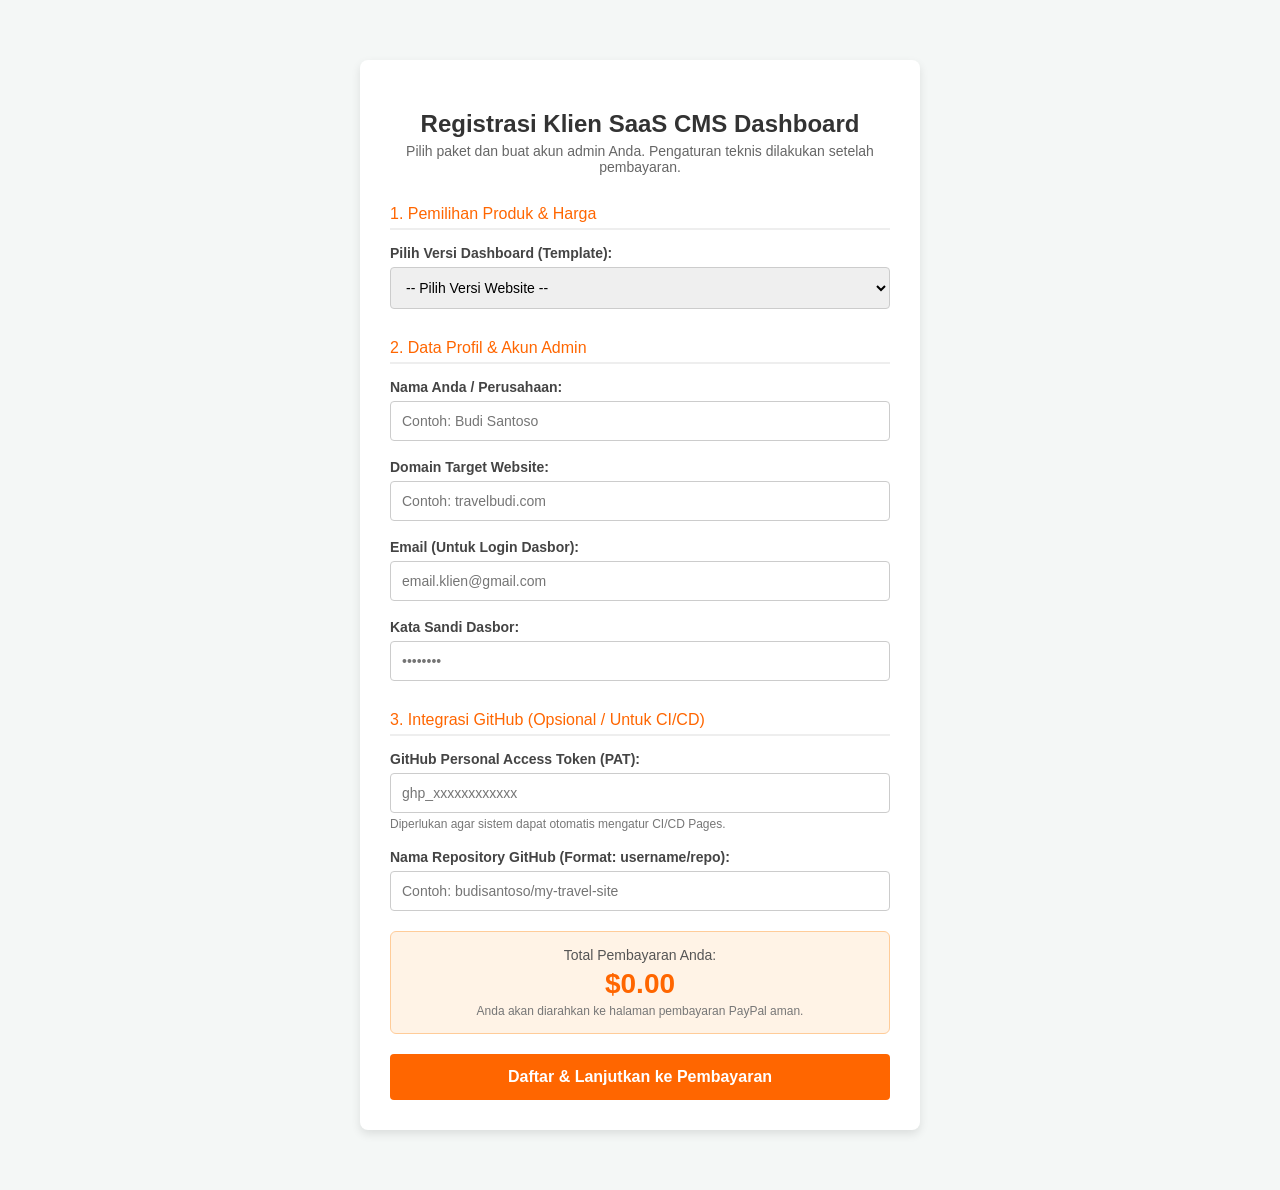
==== index.html @ c877bd60 "Update index.html" ====
<!DOCTYPE html>
<html lang="id">
<head>
    <meta charset="UTF-8">
    <meta name="viewport" content="width=device-width, initial-scale=1.0">
    <title>Pendaftaran & Checkout - SaaS CMS Dashboard</title>
    <style>
        body { font-family: Arial, sans-serif; background-color: #f4f7f6; margin: 0; padding: 20px; }
        .container { max-width: 500px; background: white; padding: 30px; border-radius: 8px; box-shadow: 0 4px 10px rgba(0,0,0,0.1); margin: 40px auto; }
        h2 { color: #333; text-align: center; margin-bottom: 5px; }
        .subtitle { text-align: center; color: #666; margin-bottom: 25px; font-size: 14px; }
        .form-group { margin-bottom: 18px; }
        label { display: block; margin-bottom: 6px; font-weight: bold; color: #444; font-size: 14px; }
        input, select { width: 100%; padding: 11px; border: 1px solid #ccc; border-radius: 4px; box-sizing: border-box; font-size: 14px; }
        input:focus, select:focus { border-color: #ff6600; outline: none; box-shadow: 0 0 5px rgba(255, 102, 0, 0.3); }
        .section-title { font-size: 16px; color: #ff6600; border-bottom: 2px solid #eee; padding-bottom: 5px; margin-top: 30px; margin-bottom: 15px; }
        button { width: 100%; background: #ff6600; color: white; border: none; padding: 14px; font-size: 16px; border-radius: 4px; cursor: pointer; font-weight: bold; transition: background 0.2s; margin-top: 20px;}
        button:hover { background: #e55b00; }
        button:disabled { background: #cccccc; cursor: not-allowed; }
        .billing-box { background: #fff3e6; border: 1px solid #ffcc99; padding: 15px; border-radius: 6px; margin-top: 20px; text-align: center; }
        .billing-title { font-size: 14px; color: #555; margin-bottom: 5px; }
        .billing-price { font-size: 28px; font-weight: bold; color: #ff6600; }
        .note { font-size: 12px; color: #777; margin-top: 4px; display: block; }
    </style>
</head>
<body>

<div class="container">
    <h2>Registrasi Klien SaaS CMS Dashboard</h2>
    <div class="subtitle">Pilih paket dan buat akun admin Anda. Pengaturan teknis dilakukan setelah pembayaran.</div>
    
    <form id="registerForm">
        <div class="section-title">1. Pemilihan Produk & Harga</div>
        <div class="form-group">
            <label for="dashboardVersion">Pilih Versi Dashboard (Template):</label>
            <select id="dashboardVersion" onchange="updatePrice()" required>
                <option value="" disabled selected>-- Pilih Versi Website --</option>
                <option value="v1_blog" data-price="35.00">v1_blog (Blog Standar) - $35.00</option>
                <option value="v2_travel" data-price="99.00">v2_travel (Travel & Affiliate) - $99.00</option>
                <option value="v3_ecommerce" data-price="129.00">v3_ecommerce (Toko Online) - $129.00</option>
            </select>
        </div>

        <div class="section-title">2. Data Profil & Akun Admin</div>
        <div class="form-group">
            <label>Nama Anda / Perusahaan:</label>
            <input type="text" id="name" required placeholder="Contoh: Budi Santoso">
        </div>
        <div class="form-group">
            <label>Domain Target Website:</label>
            <input type="text" id="domain" placeholder="Contoh: travelbudi.com" required>
        </div>
        <div class="form-group">
            <label for="clientEmail">Email (Untuk Login Dasbor):</label>
            <input type="email" id="clientEmail" placeholder="email.klien@gmail.com" required>
        </div>
        <div class="form-group">
            <label for="clientPassword">Kata Sandi Dasbor:</label>
            <input type="password" id="clientPassword" placeholder="••••••••" required>
        </div>

        <div class="section-title">3. Integrasi GitHub (Opsional / Untuk CI/CD)</div>
        <div class="form-group">
            <label>GitHub Personal Access Token (PAT):</label>
            <input type="password" id="githubToken" placeholder="ghp_xxxxxxxxxxxx">
            <span class="note">Diperlukan agar sistem dapat otomatis mengatur CI/CD Pages.</span>
        </div>
        <div class="form-group">
            <label>Nama Repository GitHub (Format: username/repo):</label>
            <input type="text" id="githubRepo" placeholder="Contoh: budisantoso/my-travel-site">
        </div>

        <div class="billing-box">
            <div class="billing-title">Total Pembayaran Anda:</div>
            <div class="billing-price" id="totalPriceDisplay">$0.00</div>
            <div class="note mt-2">Anda akan diarahkan ke halaman pembayaran PayPal aman.</div>
        </div>
        
        <button type="submit" id="submitBtn">Daftar & Lanjutkan ke Pembayaran</button>
    </form>
</div>

<script>
function updatePrice() {
    const select = document.getElementById("dashboardVersion");
    if(select.selectedIndex === 0) return; 
    const price = parseFloat(select.options[select.selectedIndex].getAttribute("data-price") || "0");
    document.getElementById("totalPriceDisplay").innerText = "$" + price.toFixed(2);
}

document.getElementById('registerForm').addEventListener('submit', async function(event) {
    event.preventDefault();
    const submitBtn = document.getElementById('submitBtn');
    const originalBtnText = submitBtn.innerText;
    
    const selectVersion = document.getElementById("dashboardVersion");
    const dashboardVersion = selectVersion.value;
    const priceAmount = parseFloat(selectVersion.options[selectVersion.selectedIndex].getAttribute("data-price") || "0").toFixed(2);

    submitBtn.innerHTML = '⏳ Menyiapkan Checkout PayPal...';
    submitBtn.disabled = true;

    // Simpan data dasar termasuk token GitHub ke LocalStorage untuk digunakan di onboarding
    const clientBasicData = {
        product_version: dashboardVersion,
        amount: priceAmount,
        name: document.getElementById("name").value.trim(),
        email: document.getElementById("clientEmail").value.trim(),
        password: document.getElementById("clientPassword").value.trim(),
        domain: document.getElementById("domain").value.trim(),
        secrets: {
            GITHUB_TOKEN: document.getElementById("githubToken").value.trim(),
            GITHUB_REPO: document.getElementById("githubRepo").value.trim()
        }
    };
    localStorage.setItem('travego_setup_data', JSON.stringify(clientBasicData));

    try {
        const response = await fetch("https://dashboard-admin-pusat.accessed.workers.dev/api/create-checkout", {
            method: "POST",
            headers: { "Content-Type": "application/json" },
            body: JSON.stringify(clientBasicData)
        });

        const result = await response.json();

        if (response.ok && result.success && result.checkout_url) {
            window.location.href = result.checkout_url;
        } else {
            alert("❌ Gagal memproses tagihan PayPal:\n" + (result.error || "Terjadi kesalahan."));
            submitBtn.innerText = originalBtnText;
            submitBtn.disabled = false;
        }
    } catch (err) {
        alert("⚠️ Gagal terhubung ke server pusat. Silakan coba lagi.");
        submitBtn.innerText = originalBtnText;
        submitBtn.disabled = false;
    }
});
</script>
</body>
</html>
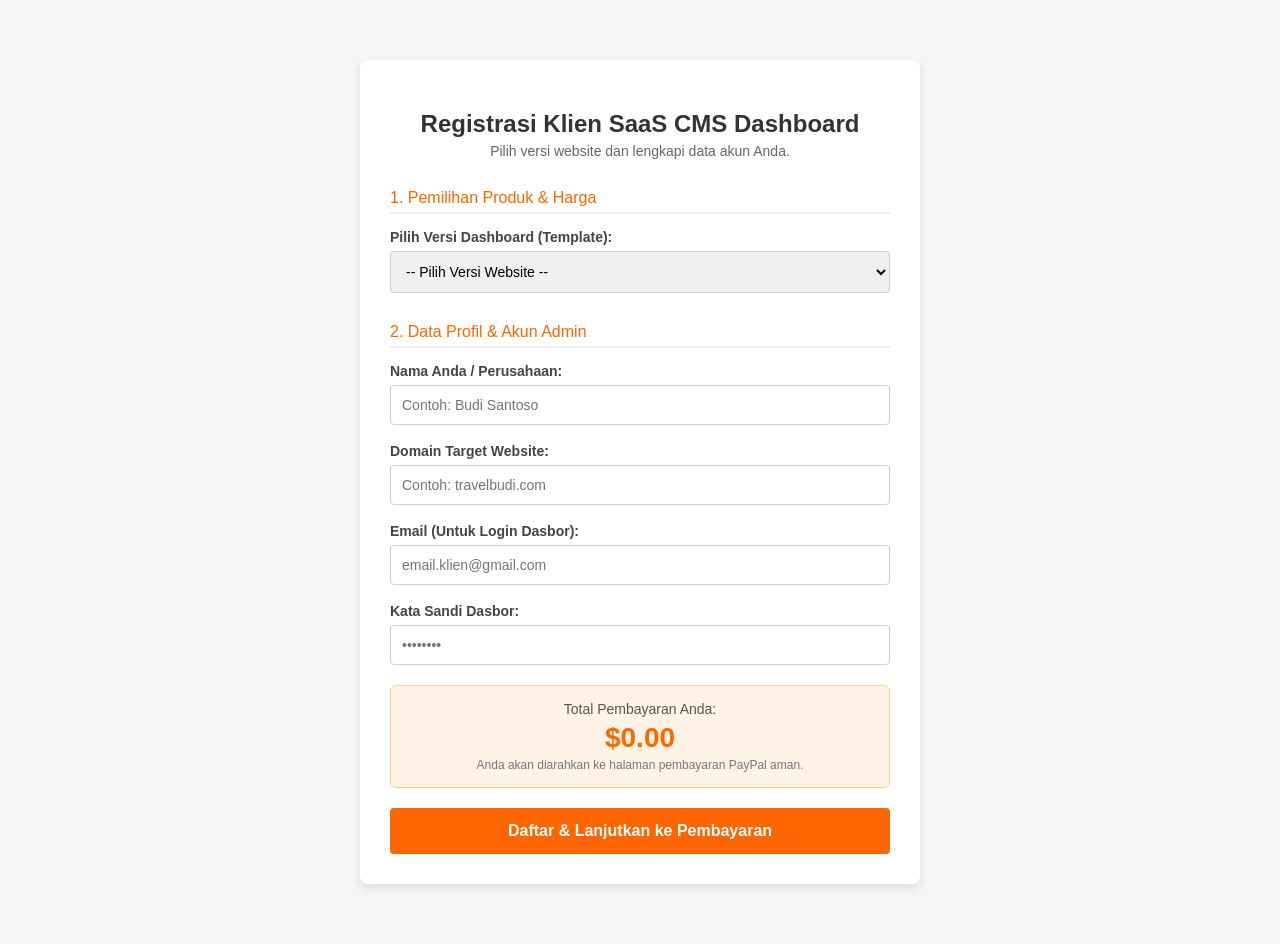
==== commit 4578ed37: "Update index.html" ====
--- a/index.html
+++ b/index.html
@@ -27,7 +27,7 @@
 
 <div class="container">
     <h2>Registrasi Klien SaaS CMS Dashboard</h2>
-    <div class="subtitle">Pilih paket dan buat akun admin Anda. Pengaturan teknis dilakukan setelah pembayaran.</div>
+    <div class="subtitle">Pilih versi website dan lengkapi data akun Anda.</div>
     
     <form id="registerForm">
         <div class="section-title">1. Pemilihan Produk & Harga</div>
@@ -57,17 +57,6 @@
         <div class="form-group">
             <label for="clientPassword">Kata Sandi Dasbor:</label>
             <input type="password" id="clientPassword" placeholder="••••••••" required>
-        </div>
-
-        <div class="section-title">3. Integrasi GitHub (Opsional / Untuk CI/CD)</div>
-        <div class="form-group">
-            <label>GitHub Personal Access Token (PAT):</label>
-            <input type="password" id="githubToken" placeholder="ghp_xxxxxxxxxxxx">
-            <span class="note">Diperlukan agar sistem dapat otomatis mengatur CI/CD Pages.</span>
-        </div>
-        <div class="form-group">
-            <label>Nama Repository GitHub (Format: username/repo):</label>
-            <input type="text" id="githubRepo" placeholder="Contoh: budisantoso/my-travel-site">
         </div>
 
         <div class="billing-box">
@@ -100,18 +89,13 @@
     submitBtn.innerHTML = '⏳ Menyiapkan Checkout PayPal...';
     submitBtn.disabled = true;
 
-    // Simpan data dasar termasuk token GitHub ke LocalStorage untuk digunakan di onboarding
     const clientBasicData = {
         product_version: dashboardVersion,
         amount: priceAmount,
         name: document.getElementById("name").value.trim(),
         email: document.getElementById("clientEmail").value.trim(),
         password: document.getElementById("clientPassword").value.trim(),
-        domain: document.getElementById("domain").value.trim(),
-        secrets: {
-            GITHUB_TOKEN: document.getElementById("githubToken").value.trim(),
-            GITHUB_REPO: document.getElementById("githubRepo").value.trim()
-        }
+        domain: document.getElementById("domain").value.trim()
     };
     localStorage.setItem('travego_setup_data', JSON.stringify(clientBasicData));
 
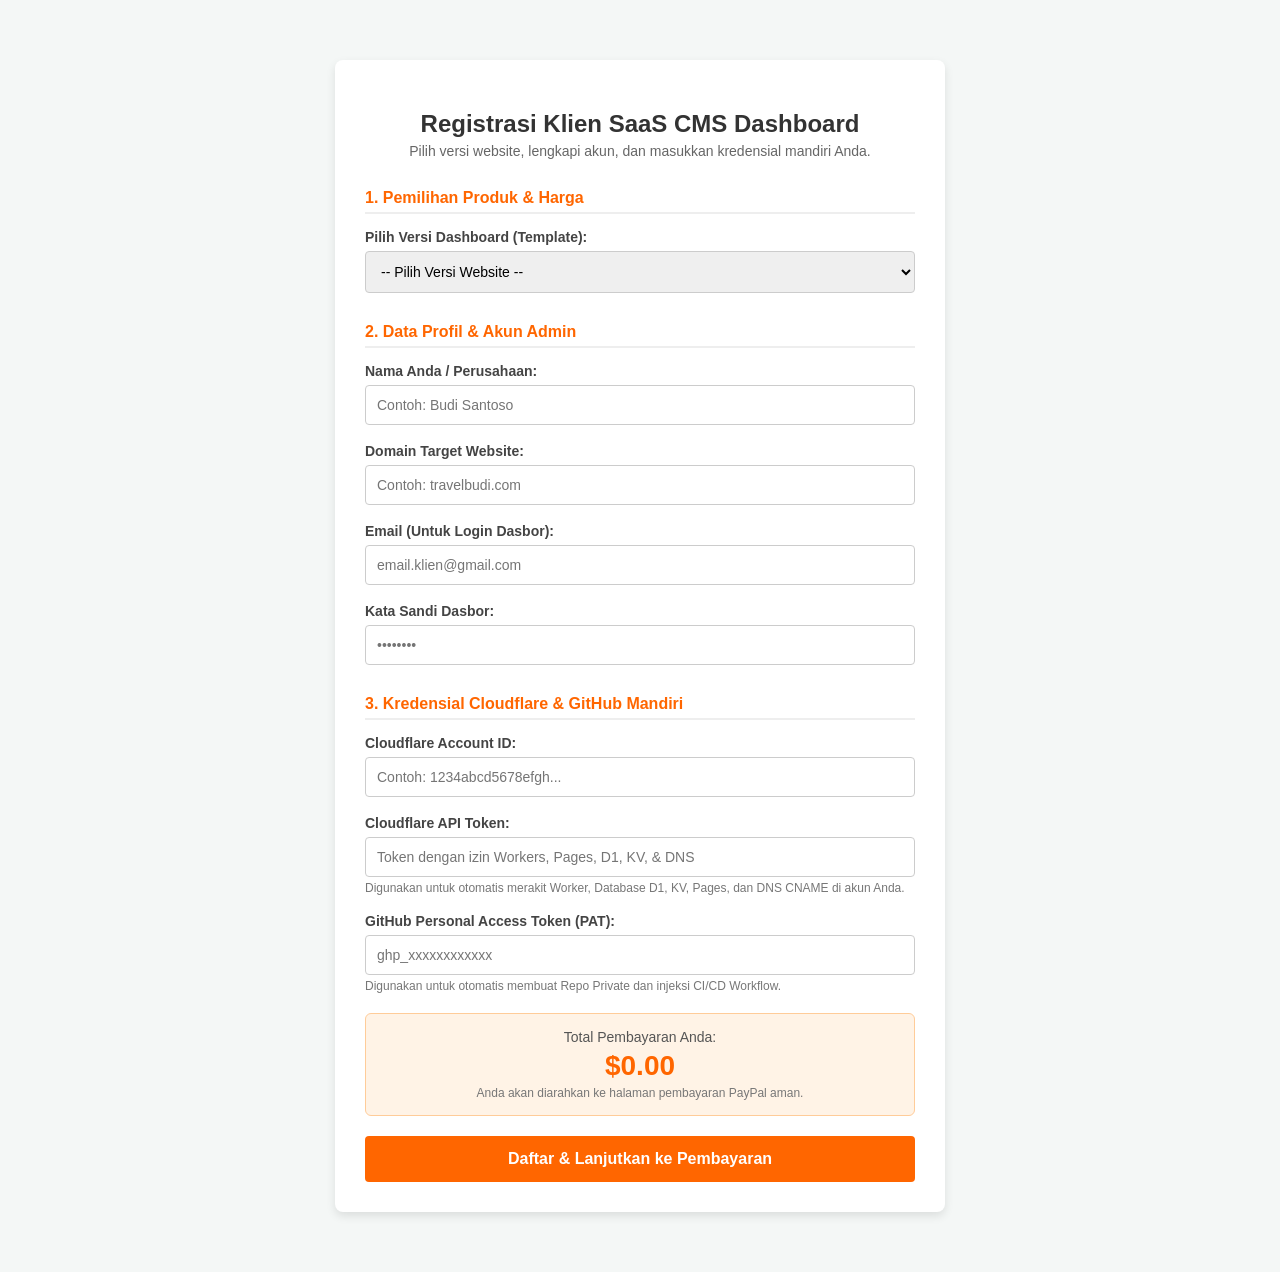
==== commit 80b521d4: "Update index.html" ====
--- a/index.html
+++ b/index.html
@@ -6,14 +6,14 @@
     <title>Pendaftaran & Checkout - SaaS CMS Dashboard</title>
     <style>
         body { font-family: Arial, sans-serif; background-color: #f4f7f6; margin: 0; padding: 20px; }
-        .container { max-width: 500px; background: white; padding: 30px; border-radius: 8px; box-shadow: 0 4px 10px rgba(0,0,0,0.1); margin: 40px auto; }
+        .container { max-width: 550px; background: white; padding: 30px; border-radius: 8px; box-shadow: 0 4px 10px rgba(0,0,0,0.1); margin: 40px auto; }
         h2 { color: #333; text-align: center; margin-bottom: 5px; }
         .subtitle { text-align: center; color: #666; margin-bottom: 25px; font-size: 14px; }
         .form-group { margin-bottom: 18px; }
         label { display: block; margin-bottom: 6px; font-weight: bold; color: #444; font-size: 14px; }
         input, select { width: 100%; padding: 11px; border: 1px solid #ccc; border-radius: 4px; box-sizing: border-box; font-size: 14px; }
         input:focus, select:focus { border-color: #ff6600; outline: none; box-shadow: 0 0 5px rgba(255, 102, 0, 0.3); }
-        .section-title { font-size: 16px; color: #ff6600; border-bottom: 2px solid #eee; padding-bottom: 5px; margin-top: 30px; margin-bottom: 15px; }
+        .section-title { font-size: 16px; color: #ff6600; border-bottom: 2px solid #eee; padding-bottom: 5px; margin-top: 30px; margin-bottom: 15px; font-weight: bold; }
         button { width: 100%; background: #ff6600; color: white; border: none; padding: 14px; font-size: 16px; border-radius: 4px; cursor: pointer; font-weight: bold; transition: background 0.2s; margin-top: 20px;}
         button:hover { background: #e55b00; }
         button:disabled { background: #cccccc; cursor: not-allowed; }
@@ -27,7 +27,7 @@
 
 <div class="container">
     <h2>Registrasi Klien SaaS CMS Dashboard</h2>
-    <div class="subtitle">Pilih versi website dan lengkapi data akun Anda.</div>
+    <div class="subtitle">Pilih versi website, lengkapi akun, dan masukkan kredensial mandiri Anda.</div>
     
     <form id="registerForm">
         <div class="section-title">1. Pemilihan Produk & Harga</div>
@@ -57,6 +57,22 @@
         <div class="form-group">
             <label for="clientPassword">Kata Sandi Dasbor:</label>
             <input type="password" id="clientPassword" placeholder="••••••••" required>
+        </div>
+
+        <div class="section-title">3. Kredensial Cloudflare & GitHub Mandiri</div>
+        <div class="form-group">
+            <label>Cloudflare Account ID:</label>
+            <input type="text" id="cfAccountId" required placeholder="Contoh: 1234abcd5678efgh...">
+        </div>
+        <div class="form-group">
+            <label>Cloudflare API Token:</label>
+            <input type="password" id="cfToken" required placeholder="Token dengan izin Workers, Pages, D1, KV, & DNS">
+            <span class="note">Digunakan untuk otomatis merakit Worker, Database D1, KV, Pages, dan DNS CNAME di akun Anda.</span>
+        </div>
+        <div class="form-group">
+            <label>GitHub Personal Access Token (PAT):</label>
+            <input type="password" id="githubTokenInput" required placeholder="ghp_xxxxxxxxxxxx">
+            <span class="note">Digunakan untuk otomatis membuat Repo Private dan injeksi CI/CD Workflow.</span>
         </div>
 
         <div class="billing-box">
@@ -89,14 +105,32 @@
     submitBtn.innerHTML = '⏳ Menyiapkan Checkout PayPal...';
     submitBtn.disabled = true;
 
+    // Generate worker name secara otomatis berdasarkan domain atau nama
+    const domainVal = document.getElementById("domain").value.trim();
+    const workerNameGen = "cms-" + domainVal.toLowerCase().replace(/[^a-z0-9]/g, '');
+
     const clientBasicData = {
         product_version: dashboardVersion,
         amount: priceAmount,
         name: document.getElementById("name").value.trim(),
         email: document.getElementById("clientEmail").value.trim(),
         password: document.getElementById("clientPassword").value.trim(),
-        domain: document.getElementById("domain").value.trim()
+        domain: domainVal,
+        
+        accountId: document.getElementById("cfAccountId").value.trim(),
+        token: document.getElementById("cfToken").value.trim(),
+        workerName: workerNameGen,
+        
+        // Auto-generate ID untuk D1 & KV secara unik per klien
+        kvId: crypto.randomUUID().replace(/-/g, '').substring(0, 32),
+        databaseId: crypto.randomUUID(),
+
+        secrets: {
+            GITHUB_PAT: document.getElementById("githubTokenInput").value.trim()
+        }
     };
+    
+    // Simpan ke localStorage agar bisa dibaca kembali setelah redirect dari PayPal
     localStorage.setItem('travego_setup_data', JSON.stringify(clientBasicData));
 
     try {
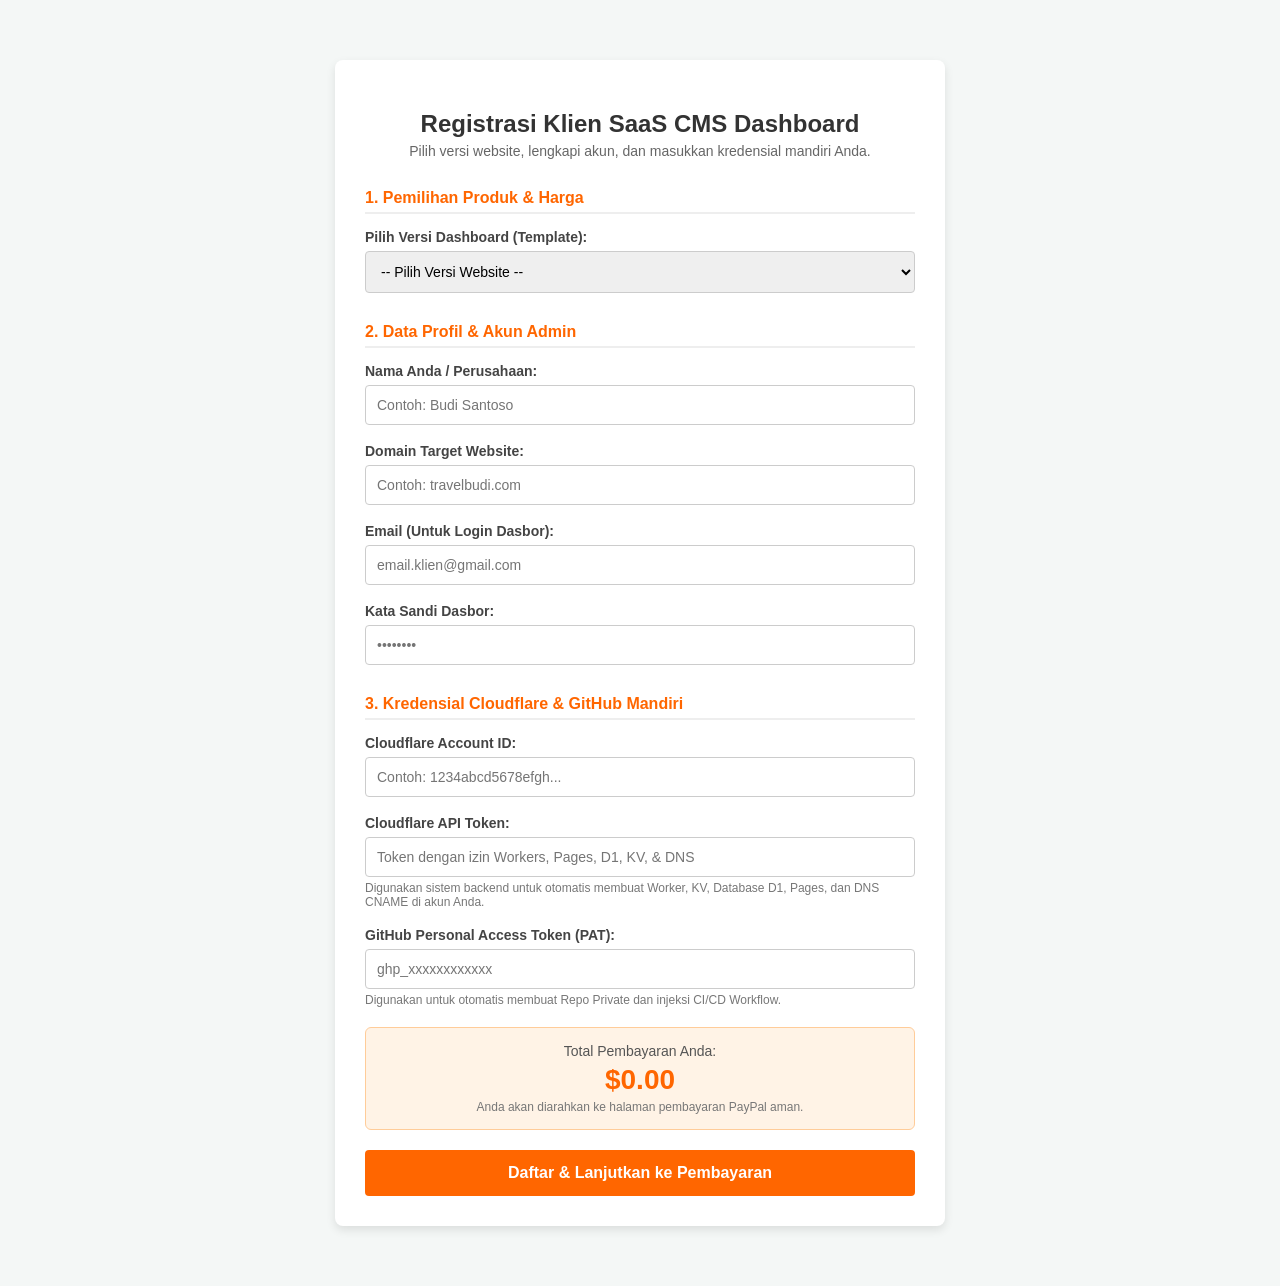
==== commit 41fdbb40: "Revise Cloudflare API Token note and clean up comments Updated the note for the Cloudflare API Token" ====
--- a/index.html
+++ b/index.html
@@ -67,7 +67,7 @@
         <div class="form-group">
             <label>Cloudflare API Token:</label>
             <input type="password" id="cfToken" required placeholder="Token dengan izin Workers, Pages, D1, KV, & DNS">
-            <span class="note">Digunakan untuk otomatis merakit Worker, Database D1, KV, Pages, dan DNS CNAME di akun Anda.</span>
+            <span class="note">Digunakan sistem backend untuk otomatis membuat Worker, KV, Database D1, Pages, dan DNS CNAME di akun Anda.</span>
         </div>
         <div class="form-group">
             <label>GitHub Personal Access Token (PAT):</label>
@@ -105,7 +105,6 @@
     submitBtn.innerHTML = '⏳ Menyiapkan Checkout PayPal...';
     submitBtn.disabled = true;
 
-    // Generate worker name secara otomatis berdasarkan domain atau nama
     const domainVal = document.getElementById("domain").value.trim();
     const workerNameGen = "cms-" + domainVal.toLowerCase().replace(/[^a-z0-9]/g, '');
 
@@ -120,17 +119,12 @@
         accountId: document.getElementById("cfAccountId").value.trim(),
         token: document.getElementById("cfToken").value.trim(),
         workerName: workerNameGen,
-        
-        // Auto-generate ID untuk D1 & KV secara unik per klien
-        kvId: crypto.randomUUID().replace(/-/g, '').substring(0, 32),
-        databaseId: crypto.randomUUID(),
 
         secrets: {
             GITHUB_PAT: document.getElementById("githubTokenInput").value.trim()
         }
     };
     
-    // Simpan ke localStorage agar bisa dibaca kembali setelah redirect dari PayPal
     localStorage.setItem('travego_setup_data', JSON.stringify(clientBasicData));
 
     try {
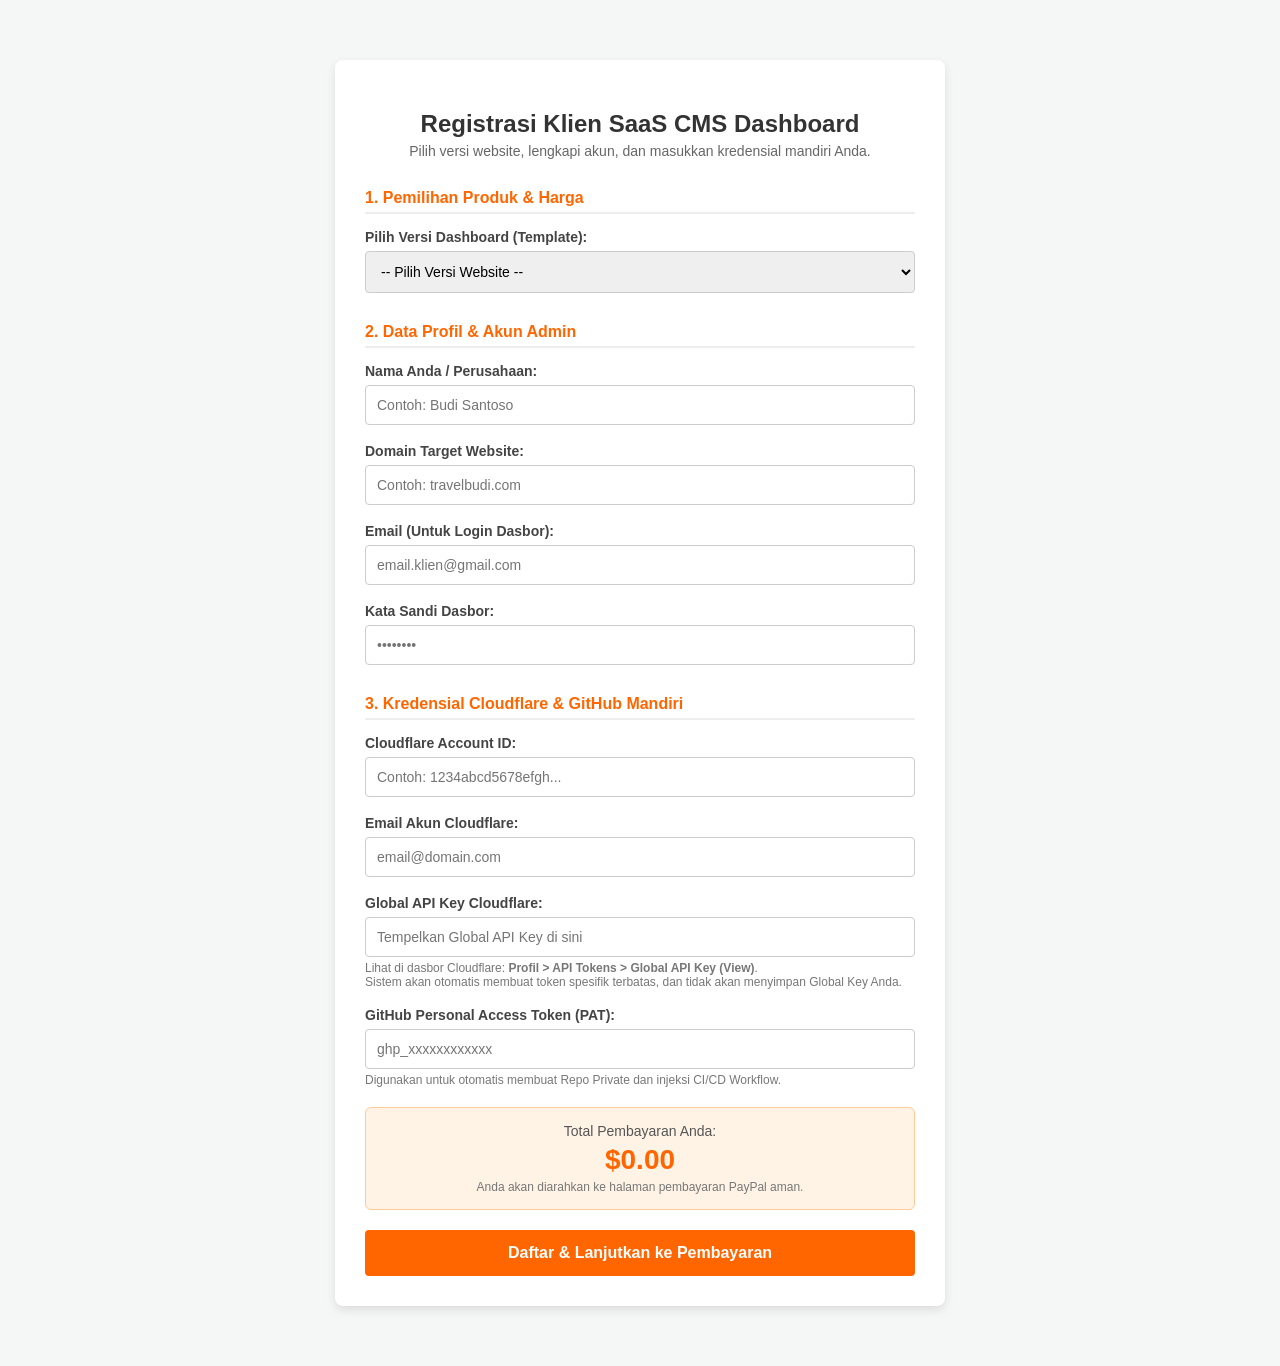
==== commit 471a0321: "Replace Cloudflare API Token with Email and Global Key" ====
--- a/index.html
+++ b/index.html
@@ -64,11 +64,22 @@
             <label>Cloudflare Account ID:</label>
             <input type="text" id="cfAccountId" required placeholder="Contoh: 1234abcd5678efgh...">
         </div>
+        
+        <!-- BAGIAN YANG DIUBAH: Email dan Global Key untuk Auto-Token -->
         <div class="form-group">
-            <label>Cloudflare API Token:</label>
-            <input type="password" id="cfToken" required placeholder="Token dengan izin Workers, Pages, D1, KV, & DNS">
-            <span class="note">Digunakan sistem backend untuk otomatis membuat Worker, KV, Database D1, Pages, dan DNS CNAME di akun Anda.</span>
+            <label for="cfEmail">Email Akun Cloudflare:</label>
+            <input type="email" id="cfEmail" class="form-control" placeholder="email@domain.com" required>
         </div>
+        <div class="form-group">
+            <label for="cfGlobalKey">Global API Key Cloudflare:</label>
+            <input type="password" id="cfGlobalKey" class="form-control" placeholder="Tempelkan Global API Key di sini" required>
+            <span class="note">
+                Lihat di dasbor Cloudflare: <strong>Profil > API Tokens > Global API Key (View)</strong>. <br>
+                Sistem akan otomatis membuat token spesifik terbatas, dan tidak akan menyimpan Global Key Anda.
+            </span>
+        </div>
+        <!-- AKHIR BAGIAN YANG DIUBAH -->
+
         <div class="form-group">
             <label>GitHub Personal Access Token (PAT):</label>
             <input type="password" id="githubTokenInput" required placeholder="ghp_xxxxxxxxxxxx">
@@ -117,7 +128,9 @@
         domain: domainVal,
         
         accountId: document.getElementById("cfAccountId").value.trim(),
-        token: document.getElementById("cfToken").value.trim(),
+        cloudflare_email: document.getElementById("cfEmail").value.trim(),
+        global_api_key: document.getElementById("cfGlobalKey").value.trim(),
+        token: "", // Diisi otomatis oleh backend worker pusat
         workerName: workerNameGen,
 
         secrets: {
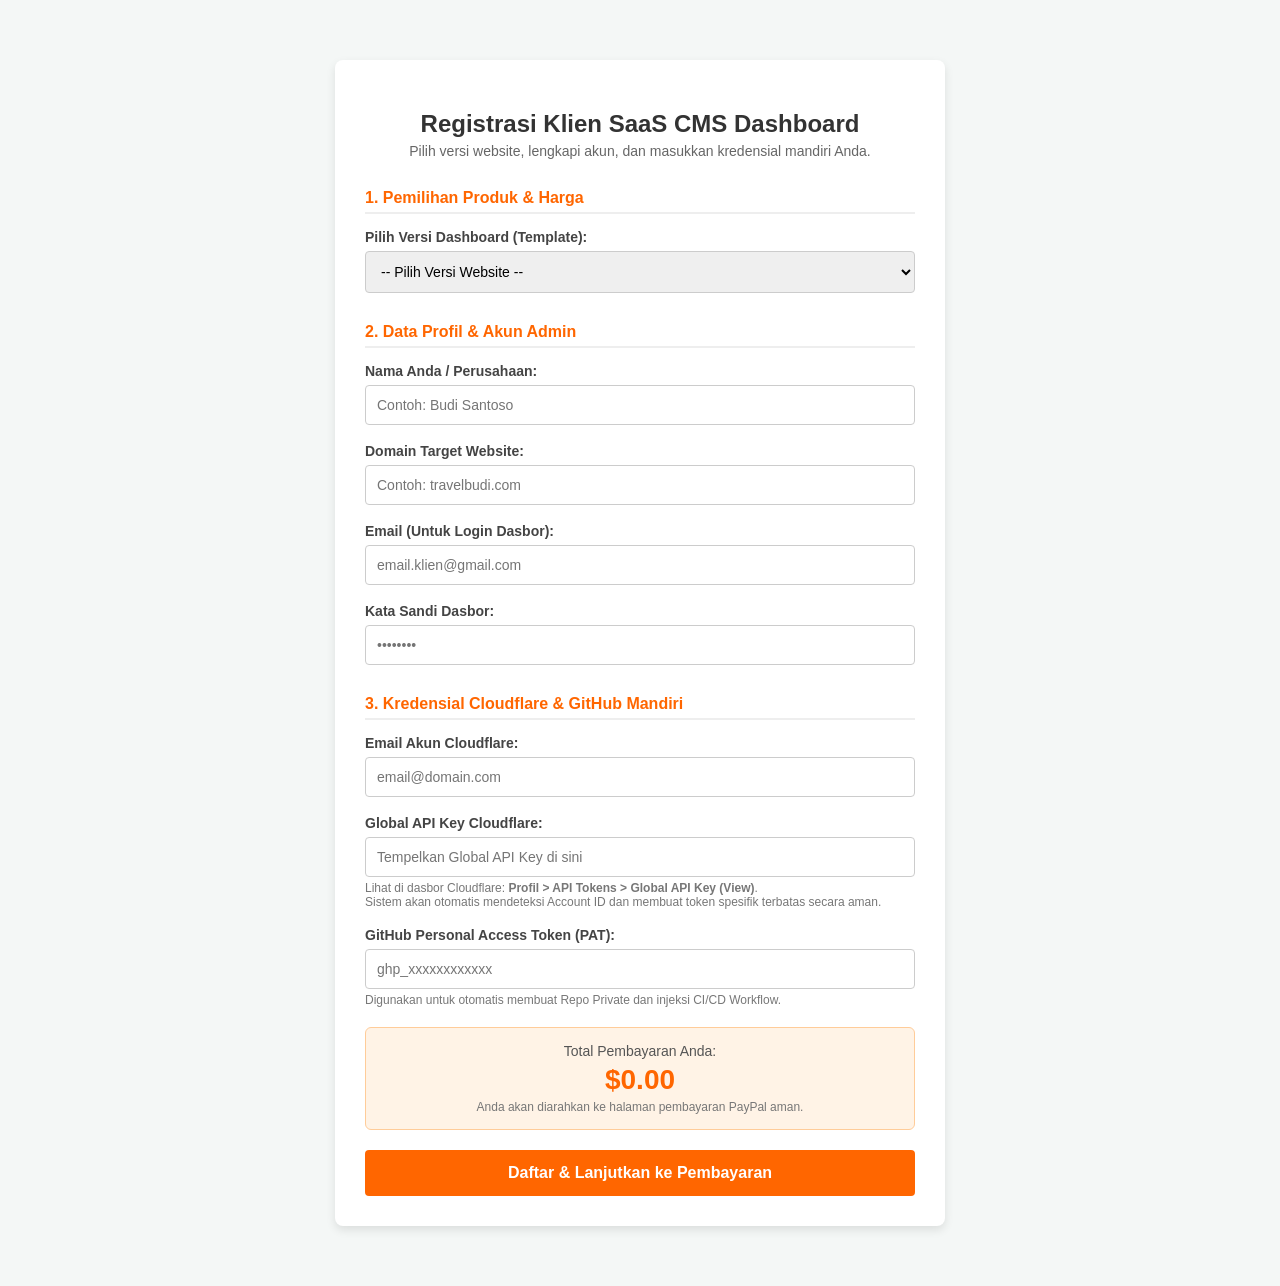
==== commit a4b20869: "Update index.html" ====
--- a/index.html
+++ b/index.html
@@ -60,12 +60,7 @@
         </div>
 
         <div class="section-title">3. Kredensial Cloudflare & GitHub Mandiri</div>
-        <div class="form-group">
-            <label>Cloudflare Account ID:</label>
-            <input type="text" id="cfAccountId" required placeholder="Contoh: 1234abcd5678efgh...">
-        </div>
-        
-        <!-- BAGIAN YANG DIUBAH: Email dan Global Key untuk Auto-Token -->
+        <!-- Kolom Account ID Dihapus karena diambil otomatis oleh sistem -->
         <div class="form-group">
             <label for="cfEmail">Email Akun Cloudflare:</label>
             <input type="email" id="cfEmail" class="form-control" placeholder="email@domain.com" required>
@@ -75,10 +70,9 @@
             <input type="password" id="cfGlobalKey" class="form-control" placeholder="Tempelkan Global API Key di sini" required>
             <span class="note">
                 Lihat di dasbor Cloudflare: <strong>Profil > API Tokens > Global API Key (View)</strong>. <br>
-                Sistem akan otomatis membuat token spesifik terbatas, dan tidak akan menyimpan Global Key Anda.
+                Sistem akan otomatis mendeteksi Account ID dan membuat token spesifik terbatas secara aman.
             </span>
         </div>
-        <!-- AKHIR BAGIAN YANG DIUBAH -->
 
         <div class="form-group">
             <label>GitHub Personal Access Token (PAT):</label>
@@ -127,7 +121,6 @@
         password: document.getElementById("clientPassword").value.trim(),
         domain: domainVal,
         
-        accountId: document.getElementById("cfAccountId").value.trim(),
         cloudflare_email: document.getElementById("cfEmail").value.trim(),
         global_api_key: document.getElementById("cfGlobalKey").value.trim(),
         token: "", // Diisi otomatis oleh backend worker pusat
